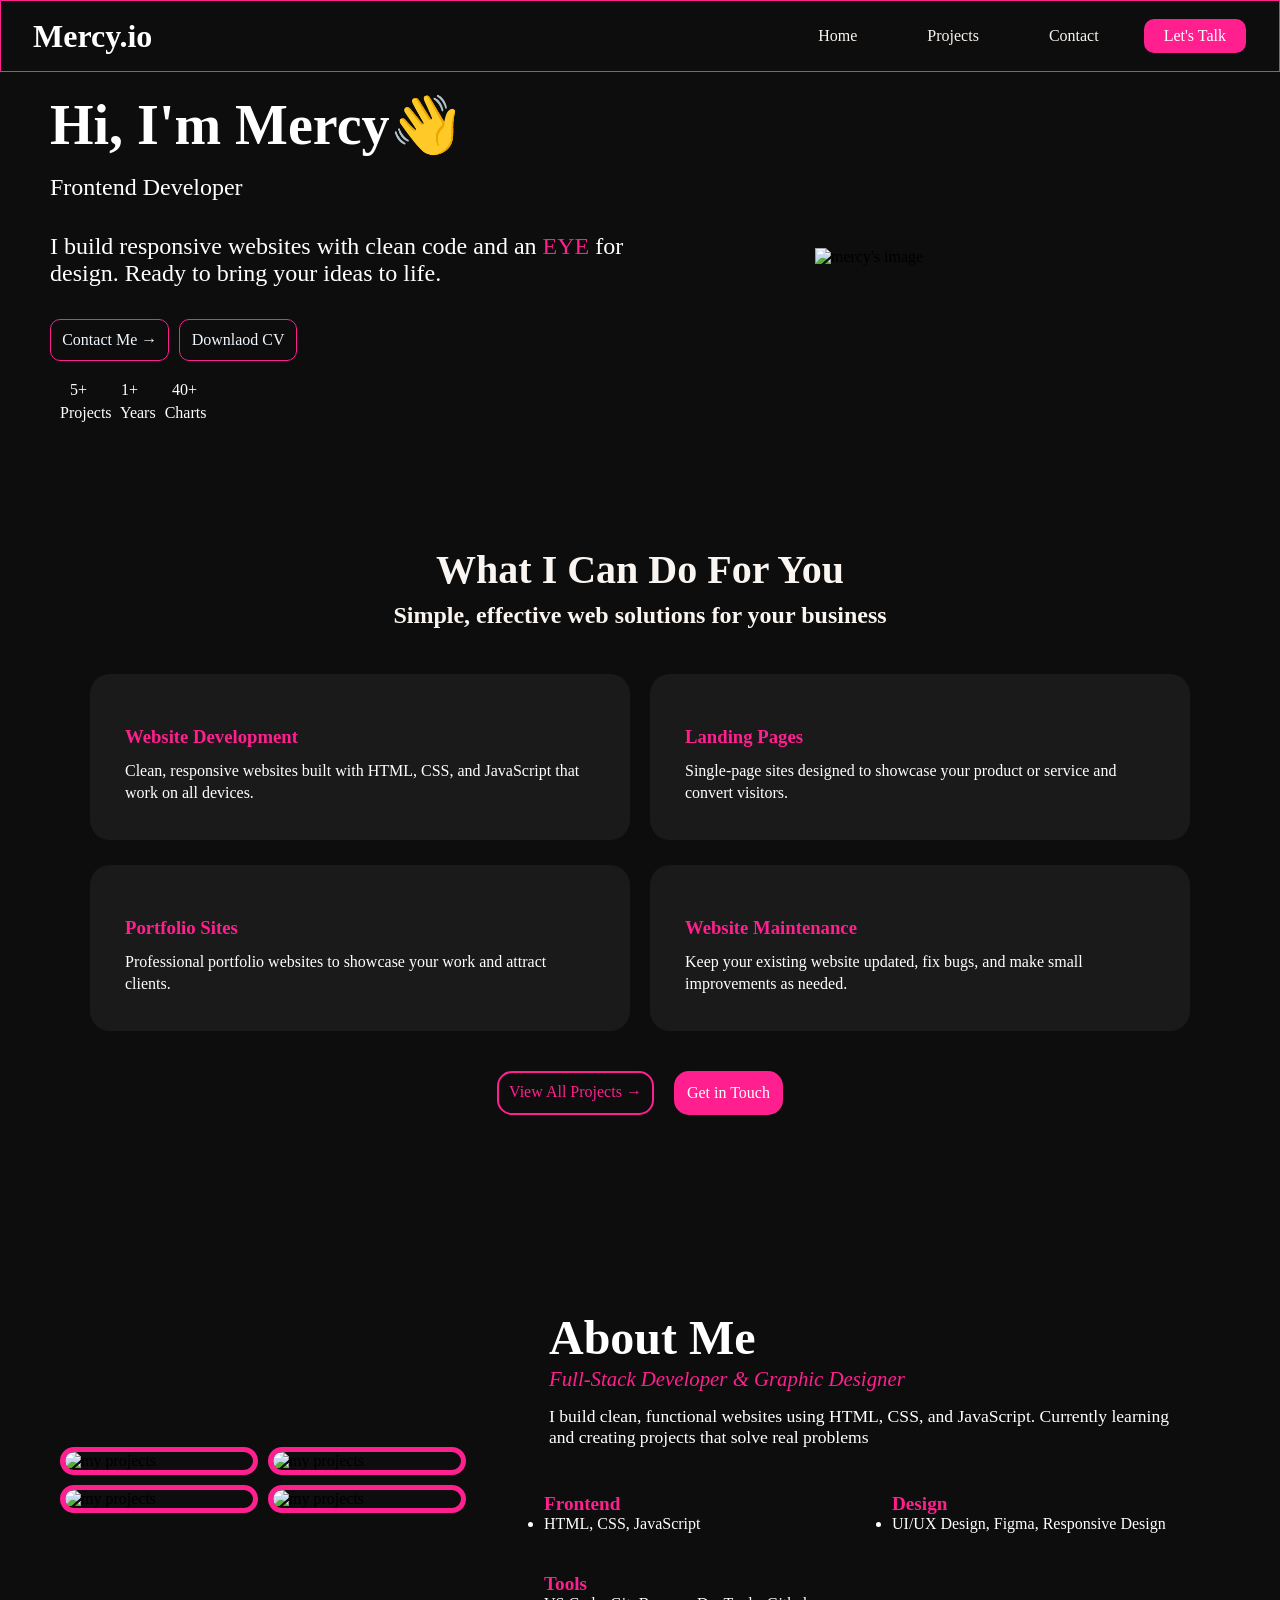
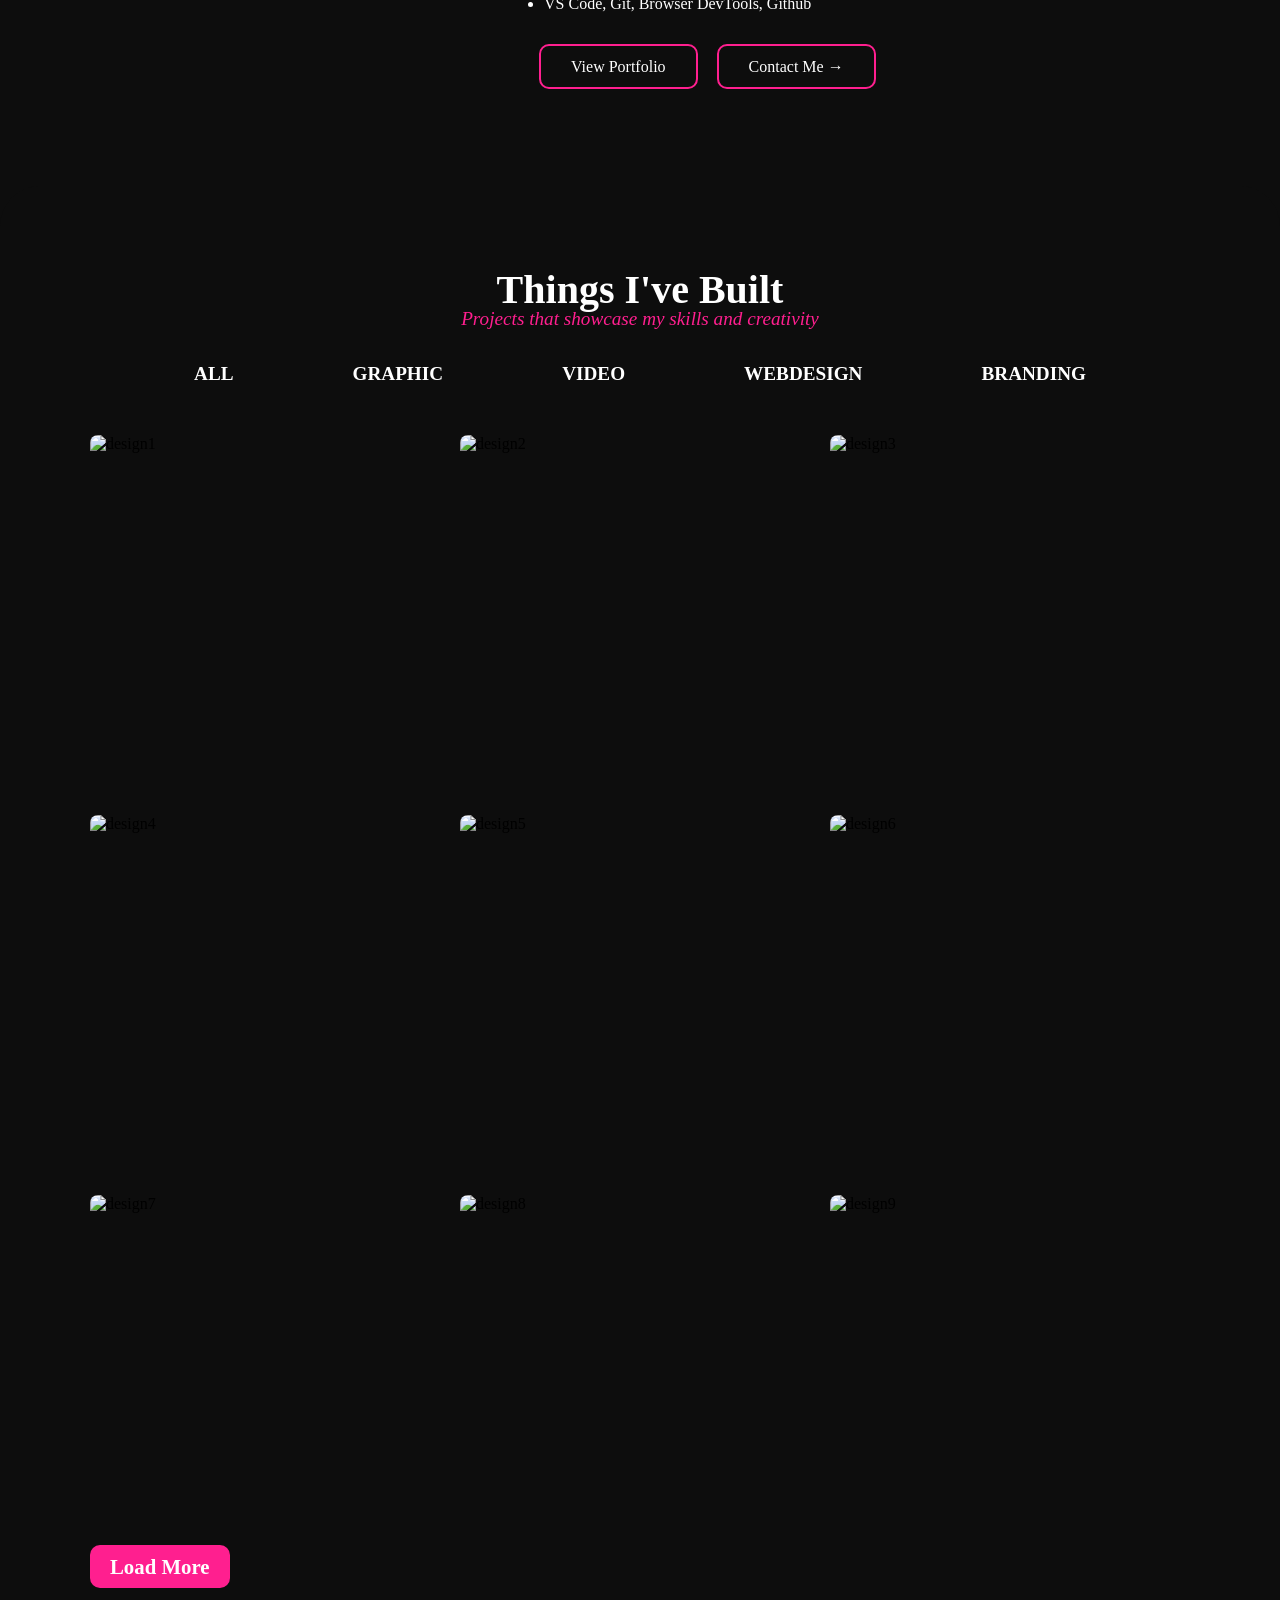
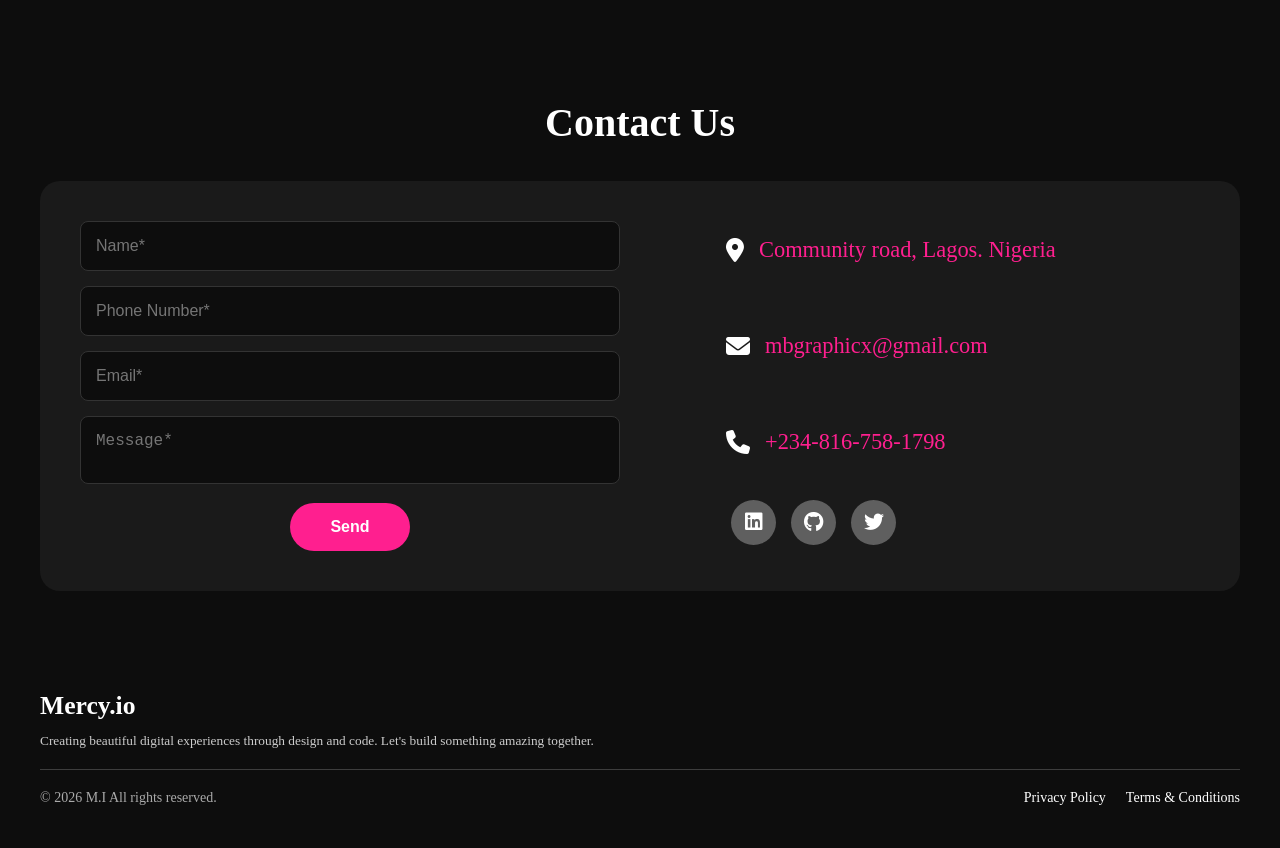
==== index.html @ 62f2a2b0 "name change" ====
<!DOCTYPE html>
<html lang="en">
<head>
    <meta charset="UTF-8">
    <meta name="viewport" content="width=device-width, initial-scale=1.0">
    <meta name="author" content="mercy">
    <meta name="description" content="This is my portfolio">
    <title>port</title>
    <link rel="stylesheet" href="https://cdnjs.cloudflare.com/ajax/libs/font-awesome/6.5.1/css/all.min.css">
    <link rel="stylesheet" href="favicon.ico">
    <link rel="stylesheet" href="portfolio.css">
</head>
<body>
<header class="navbar">
    <h1 class="logo">Mercy.io</h1>
        <nav class="nav-link">  
            <a href="#" class="talks">Home</a>
            <a href="#" class="talks">Projects</a>
            <a href="#" class="talks">Contact</a>
            <a href="#" class="talk">Let's Talk</a>
           </nav>  
</header>

<main>
    <section class="hero">
<div class="intro-head">
        <h2>Hi, I'm Mercy👋</h2>
        <p class="front">Frontend Developer</p>
        <p class="down">I build responsive websites with clean code and an <span class="eye">EYE</span> for design. Ready to bring your ideas to life.</p>
    <div class="download-button">
            <a href="#" class="first-link">Contact Me &rarr;</a>
            <a href="file.pdf" download class="second-link">Downlaod CV</a>
    </div>
    <div class="projects">
            <p class="numb">5+ 1+ 40+</p>
            <p class="bump">Projects Years Charts</p>
    </div>
</div>

    <div class="hero-image">
    <img src="hottt.png" alt="mercy's image" width="190px">
 </div>
</section>

 
<section class="service-container">
    
<div class="service">
    <h2>What I Can Do For You</h2>
        <p>Simple, effective web solutions for your business</p>
</div>
<div class="service-wrapper">
    <div class="card"><h3>Website Development</h3>
           <p>Clean, responsive websites built with HTML, CSS, and JavaScript that work on all devices.</p>
    </div>
    <div class="card"><h3>Landing Pages</h3>
        <p>Single-page sites designed to showcase your product or service and convert visitors.</p>
    </div>
    <div class="card"><h3>Portfolio Sites</h3>
        <p>Professional portfolio websites to showcase your work and attract clients.</p>
    </div>
    <div  class="card"><h3>Website Maintenance</h3>
        <p>Keep your existing website updated, fix bugs, and make small improvements as needed.</p>
</div>
</div>
 
    <div class="get-in">
        <a href="#" class="link-a">View All Projects &rarr;</a>
         <a href="#" class="link-b">Get in Touch</a>
   </div>

</section>



<section class="image-container">
    <div class="image-section">
        <img src="cold.png" alt="my projects" class="image">
        <img src="warm.png" alt="my projects" class="image">
        <img src="mother.png" alt="my projects" class="image">
        <img src="fair.png" alt="my projects" class="image">
        <!-- <p class="exp">0+ Years<br> Experience</p> -->
    </div>
    

<div class="text-sect">
    <div class="about-me">
        <h2>About Me</h2>
        <p class="developer-p">Full-Stack Developer & Graphic Designer</p>
        <p class="developer-pp">I build clean, functional websites using HTML, CSS, and JavaScript. Currently learning and creating projects that solve real problems</p>
    </div>


    <div class="front-endd">
                <div class="frontt">
        <h4>Frontend</h4>
        <ul>
            <li>HTML, CSS, JavaScript</li>
        </ul></div>
 
                <div class="frontt">
            <h4>Design</h4>
            <ul>
                  <li>UI/UX Design, Figma, Responsive Design</li>
        </ul></div>

                <div class="frontt">
            <h4>Tools</h4>
            <ul>
                 <li>VS Code, Git, Browser DevTools, Github</li>
        </ul></div>
        
    </div>

        <div>
            <a href="file.pdf" download class="port">View Portfolio</a>
            <a href="#" class="port">Contact Me &rarr;</a>
        </div>
</div>
</section>



<section class="work-container">

<div class="work-wrapper">
          <div class="work-text">
              <h2>Things I've Built</h2>
              <p>Projects that showcase my skills and creativity</p>
          </div>
         <div class="work-link">
    <a href="#" class="work-li">ALL</a>
    <a href="#" class="work-li">GRAPHIC</a>
    <a href="#" class="work-li">VIDEO</a>
    <a href="#" class="work-li">WEBDESIGN</a>
    <a href="#" class="work-li">BRANDING</a>
         </div>
 

  <div class="work-images">
    <div class="work-image">
        <img src="mercy.jpg" alt="design1">
    </div>
    <div class="work-image">
        <img src="merc.jpg" alt="design2">
    </div>
    <div class="work-image">
        <img src="mercyyy.jpg" alt="design3">
    </div>
    <div class="work-image">
        <img src="mercyyyy.jpg" alt="design4">
    </div>
    <div class="work-image">
        <img src="mercyyyyy.jpg" alt="design5">
    </div>
    <div class="work-image">
        <img src="mercyyyyyy.jpg" alt="design6">
    </div>
    <div class="work-image">
        <img src="mercyyyyyyy.jpg" alt="design7">
    </div>
    <div class="work-image">
        <img src="mercyyyyyyyy.jpg" alt="design8">
    </div>
    <div class="work-image">
        <img src="mercyyyyyyyyy.jpg" alt="design9">
    </div>
  </div>

        <div>
    <a href="#" class="more-work">Load More</a>
        </div>
</div>
</section>


<section class="contact-container">

    <div class="contact-wrapper">
           <h2>Contact Us</h2>
      
        <div class="contact-content">
                
        
            <div class="contact-form">
                <form>
                    <input type="text" placeholder="Name*" required>
                    <input type="text" placeholder="Phone Number*" required>
                    <input type="email" placeholder="Email*" required>
                    <textarea placeholder="Message*"></textarea>
                    <button type="submit">Send</button>
                </form>
            </div>
            
            <div class="contact-info">
                
                <div class="info-item">
                    <i class="fas fa-map-marker-alt"></i>
                   <p>Community road, Lagos.  Nigeria</p>
                </div>
                
                <div class="info-item">
                       <i class="fas fa-envelope"></i>
                    <p>mbgraphicx@gmail.com</p>
                </div>

                <div class="info-item">
                      <i class="fas fa-phone"></i>
                    <p>+234-816-758-1798</p>
                </div>
                
                <div class="social-icons">
                    <a href="https://www.linkedin.com/in/bamidelemercy" target="_blank"><i class="fab fa-linkedin"></i></a>
                    <a href="https://github.com/MERCYyYy-debug" target="_blank"> <i class="fab fa-github"></i></a>
                    <a href="https://twitter.com/0x_merci" target="_blank"><i class="fab fa-twitter"></i></a>
                </div>
            </div>
            
            
        </div>
        
    </div>

    </section>

    </main>


    <footer class="footer-section">
    <div class="footer-wrapper">
        
        <div class="footer-top">
            <h3>Mercy.io</h3>
            <p><small>Creating beautiful digital experiences through design and code. Let's build something amazing together.</small></p>
            <hr>
        </div>  
        
        <div class="footer-bottom">
            <div class="copyright">
                &copy; 2026 M.I All rights reserved.
            </div>
             
            <div class="footer-links">
                <a href="#">Privacy Policy</a>
                <a href="#">Terms & Conditions</a>
            </div>
        </div>
        
    </div>
</footer>
    
</body>
</html>
---- portfolio.css ----
* {
    margin:0;
    padding: 0;
    box-sizing: border-box;
}
   

body {
    font-family: 'Times New Roman', Times, serif;
    font-size: 1rem;
    /* border: 2px solid black; */
    /* background-color: rgb(146, 130, 235); */  
    background-color: #0d0d0d;

}
.navbar{
   background-color: #0d0d0d;
    display: flex;
    justify-content: space-between;
    align-items: center;
    padding: 1rem 2rem;
    color: #ffffff;
    border: 1px solid #ff1f8f;

}

.nav-link{
  display:flex;
  /* background-color: #6c3483; */
  padding:2px 15px;
  border-radius: 10px;
  justify-content: center;
  align-items: center;
  gap: rem; 
  
}

.talks{
    text-decoration: none;
    color: #faf5f0;
    margin-left: 40px;
    padding:2px 15px;
}

.nav-link .talk{
    background-color: #ff1f8f;
    border-radius: 10px;
    padding: 8px 20px;
    margin-left: 30px;
    color: #fff;
    text-decoration: none;
    margin-right: -14px;
}

.nav-link .talk:hover{
 transform: scale(1.05);
transition: transform 0.3s ease;
background-color: #ec4899;
}

.hero{
  display: flex;
  align-items: center; 
  justify-content: space-between;
  padding: 20px;
  gap: 30px;         
}


.hero-image {
  flex: 1;               
  display: flex;
  justify-content: center;
  width: 100%;
  max-width: 1200px;        
  border-radius: 50px;  
}

.hero-image img {
    width: 300px;
}

.eye{
    color: #ff1f8f;
}

.intro-head{
    flex: 1;   
    margin-left: 30px;
    color: #ffffff;
}

.intro-head h2 {
    font-size: 3.5rem;
    margin-bottom: 1rem;
}

.download-button {
    display: flex;
    gap:10px;
 
}

.front{
    margin-bottom: 2rem;
    font-size: 1.5rem;
}

.down{
    margin-bottom: 2rem;
    font-size: 1.5rem;
}


.first-link {
    text-decoration: none;
    background-color: transparent;
    padding: 0.7rem;
    border-radius: 10px;
    border: 1px solid #ff1f8f;
    color: aliceblue;
}

.second-link {
    text-decoration: none;
    background-color: transparent;
    padding: 0.7rem;
    border-radius: 10px;
    border: 1px solid #ff1f8f;
    color: aliceblue;
}


.download-button :hover{
    color:  rgb(155, 16, 129);
    background-color:#1a1a1a ;
}



.projects {
    display: grid;
    align-content: center;
    gap:0.3rem; 
    color: #ffffff;
    margin-top: 20px;
    margin-left: 10px;
    grid-template-rows:repeat(2, 1fr);
    /* border: 2px solid red; */   
}

.numb{
    word-spacing: 30px;
    font-size: 1rem; 
    margin-left: 10px;
}


.bump{
 word-spacing: 5px;
 font-size: 1rem;  
}


.service-container {
    padding: 90px 90px ;
    align-items: center;
    /* border: 2px solid black; */
}

.service {
    text-align: center;
    font-size: 1.5rem;
    line-height:1.9;
    font-weight: bolder;
    margin-bottom: 30px;
    color: #faf5f0;
}

.service h2 {
    font-size: 2.5rem;
    margin-bottom: -15px;
    /* color: #faf5f0; */
}

.service-wrapper {
    display: grid;
    grid-template-columns: repeat(2, 1fr);
    margin-bottom: 40px;
    gap: 20px;
    align-content: start;
}

.service-wrapper :hover {
    transform: scale(1.05);
    transition: transform 0.3s ease;
}

.service-wrapper h3{
    font-size: 2.4 rem;
    color: #ff1f8f;
    margin-bottom: 10px;
}

.card {
   background-color: #1a1a1a;
    border-radius: 20px;
    padding: 35px 35px;
    padding-top: 50px;
    line-height: 1.4;
    color: #fff;
    margin-top: 5px;
    
}


.service-container .get-in {
        justify-content: center;
        display: flex;
        gap: 20px;
        margin: auto;
        
}


.link-a {
    display: inline-block;
    padding: 10px;
    border-radius: 15px;
    text-decoration: none;
    /* margin-right: 10px; */
    background-color: transparent;
     border: 2px solid #ff1f8f;
    color: #ff1f8f;
}

.link-b {
    display: inline-block;
    background-color: #ff1f8f;
    padding: 10px;
    color: #fff;
    border-radius: 15px;
    text-decoration: none;
    /* margin-right: 10px; */
    border: 3px solid  #ff1f8f;
}


/* next section */



.text-sect {
  width: 60%;
}

.image-container {
  display: flex;
  justify-content: space-between;
  align-items: center;
  gap: 40px;
padding: 80px 60px;
}


.image-section {
  width: 35%;
  display: grid;
  grid-template-columns: repeat(2, 1fr);
  gap: 10px;
}


.image-section img {
  width: 100%;
  border: 5px solid #ff1f8f;
  border-radius: 35px;
  object-fit: cover;
}


.image-section img:hover {
    transform: scale(1.05);
    transition: transform 0.3s ease;
}


.about-me{
    /* background-color: #d637db; */
    padding: 25px;
}

.about-me h2 {
    font-size: 3rem;
    margin-bottom: 2px;
    color: #ffffff;
}

.developer-p{
    margin-bottom: 15px;
    font-size: 1.3rem;
    font-style: italic;
    color: #ff1f8f;
}

.developer-pp{
    font-size: 1.1rem;
    color: #fff;
}

.frontt{
    /* background-color: rgb(237, 203, 160); */
    padding: 20px;
    /* border:px solid  #d637db; */
    font-size: 1 rem;

}

.frontt h4{
    color:#ff1f8f;
    font-size: 1.2rem;
}
.front-endd{
    display: grid;
    grid-template-columns: repeat(2, 1fr);
    /* border: 2px solid red; */
    /* margin-bottom: 32px; */
    margin-bottom: 25px;
    color: #fff;

}

.port{
    padding: 12px 30px;
    background-color: #ff1f8f;
    text-align: center;
    margin-left: 15px;
    color: #fff;
    border-radius: 10px;
     background-color: transparent;
     border: 2px solid #ff1f8f;
    text-decoration: none;
    font-size: 1rem;
}


.work-container {
    background-image: none;
    background-color: #0d0d0d;
    padding: 60px 40px;
    border-top-right-radius: 40px;
    border-top-left-radius: 40px;
    margin-top: 30px;
}

.work-wrapper {
    width: 100%;
    max-width: 1100px;
    align-items: center;
    margin: auto;
}

.work-text {
    text-align: center;
    color: #fff;
    margin-top: 20px;
}

.work-text h2 {
    font-size: 2.5rem;
    color: #ffffff;
}

.work-text p {
    font-size: 1.2rem;
    background-color: transparent;
    color: #ff1f8f;
    font-style: italic;
    padding: 3px;
    border-radius: 10px;
    margin: auto;
    margin-top: -8px;
}

.work-link {
    display: flex;
    flex-direction: row;
    justify-content: space-evenly;
    gap: 15px;
    margin-top: 30px;
}

.work-li {
    text-decoration: none;
    color: #fff;
    font-size: 1.2rem;
    font-weight: bold;
}

.work-li:hover {
    color: #ff1f8f;
}

.work-images {
    display: grid;
    grid-template-columns: repeat(3, 1fr);
    gap: 10px;
    width: 100%;
    max-width: 1100px;
    margin: auto;
    margin-top: 40px;
}

.work-image {
    width: 100%;
    overflow: hidden;
    aspect-ratio: 1 / 1;
    margin-top: 10px;
    border-radius: 8px;
}

.work-images img {
    width: 100%;
    object-fit: cover;
    height: 100%;
}

.work-image:hover {
    transform: scale(1.05);
    transition: transform 0.3s ease;
}

.more-work {
    background-color: #ff1f8f;
    /* width: fit-content; */
    margin: 30px auto;
    padding: 10px 20px;
    border-radius: 10px;
    text-decoration: none;
    color: #fff;
    font-size: 1.3rem;
    font-weight: bold;
}

.more-work:hover {
    border: 2px solid #ff1f8f;
    color: #ffffff;
 transform: scale(1.05);
transition: transform 0.3s ease;
background-color: #ec4899;
}




.contact-container {
    padding: 60px 20px; ;
}

.contact-wrapper {
    max-width: 1200px;
    margin: 0 auto;
    /* border: 2px solid#6366f1; */
}

.contact-wrapper h2 {
    font-size: 2.5rem;
    margin-bottom: 35px;
    text-align: center;
    color: #fff;
}

.contact-content {
    display: grid;
    grid-template-columns: 1fr 1fr;
    gap: 40px;
    background: #1a1a1a;
    border-radius: 20px;
    padding: 40px;
}



   .contact-form input,
.contact-form textarea {
    width: 100%;
    padding: 15px;
    margin-bottom: 15px;
    border: 1px solid #333;
    border-radius: 8px;
    font-size: 1rem;
    resize: none;
    overflow: hidden;
    background-color: #0d0d0d;
    color: white;
}

.contact-info {
    background: transparent;
    padding: 30px;
    margin:-39px;
    border-radius: 20px;
    color: #ff1f8f;
      /* justify-items: center; */
     
}

.info-item {
    width: 100%;
    padding: 25px;
    margin-bottom: 15px;
    margin-left: 50px;
    /* border: 1px solid #ddd; */
    font-size: 1.4rem;
}



.contact-form button {
    background-color: #ff1f8f;
    color: white;
    padding: 15px 40px;
    border: none;
    border-radius: 25px;
    cursor: pointer;
    font-size: 1rem;
    font-weight: bold;
    display: block;
    margin: 0 auto;
}

.contact-form button:hover {
     border: 2px solid #ff1f8f;
    color: #ffffff;
    background-color: #ec4899;
}


.info-item {
    display: flex;          
    align-items: center;     
    gap: 15px;               
    margin-bottom: 20px;
}

.info-item i {
    font-size: 24px;
    color: white;
}


.social-icons {
    display: flex;
    gap: 15px;
        justify-content:start;
        margin-top: 20px;
        margin-bottom: 15px;
    margin-left: 80px;
}

.social-icons a {
    width:45px;
    height: 45px;
    background-color: rgba(255, 255, 255, 0.3);
    border-radius: 50%;
    display: flex;
    align-items: center;
    justify-content: center;
    color: white;
    font-size: 20px;
    text-decoration: none;
    padding: 5px;
   
}

.social-icons a:hover {
    background-color: rgba(255, 255, 255, 0.5);
    transform: scale(1.1);
}







.footer-section {
    background-color: transparent;
    color: white;
    padding: 40px 20px;
}

.footer-wrapper {
    max-width: 1200px;
    margin: 0 auto;
}

.footer-top {
    text-align: start;
    margin-bottom: 20px;
}

.footer-top h3 {
    font-size: 1.6rem;
    margin-bottom: 10px;
    color: #ffffff;
}

.footer-top p {
    color: #ccc;
    margin-bottom: 20px;
}

.footer-top hr {
    border: none;
    border-top: 1px solid rgba(255, 255, 255, 0.2);
    margin: 20px auto;
    max-width: 1200px;
}

.footer-bottom {
    display: flex;
    justify-content: space-between;
    align-items: center;
    flex-wrap: wrap;
    gap: 20px;
}

.copyright {
    font-size: 14px;
    color: #aaa;
}

.footer-links {
    display: flex;
    gap: 20px;
}

.footer-links a {
    color: white;
    text-decoration: none;
    font-size: 14px;
}

.footer-links a:hover {
    color: #ec4899;
}



/* for phone screen sizes */

@media (max-width: 768px) {

  .navbar {
    flex-direction: column;
    gap: 15px;
    padding: 1rem;
  }

  .nav-link {
    flex-wrap: wrap;
    justify-content: center;
    gap: 10px;
  }

  .talks {
    margin-left: 0;
  }

  .nav-link .talk {
    margin-left: 0;
  }

  
  .hero {
    flex-direction: column;
    text-align: center;
    padding: 30px 20px;
  }

  .intro-head {
    margin-left: 0;
  }

  .intro-head h2 {
    font-size: 2rem;
  }

  .download-button {
    justify-content: center;
  }

  .hero-image img {
    width: 200px;
  }

  
  .service-container {
    padding: 40px 20px;
  }

  .service-wrapper {
    grid-template-columns: 1fr;
  }


  .image-container {
    flex-direction: column;
    padding: 40px 20px;
  }

  .image-section {
    width: 100%;
  }

  .text-sect {
    width: 100%;
  }

  .front-endd {
    grid-template-columns: 1fr;
  }


  .work-images {
    grid-template-columns: repeat(2, 1fr);
  }

  
  .contact-content {
    grid-template-columns: 1fr;
  }

  .contact-info {
    margin: 0;
  }

  .info-item {
    margin-left: 0;
  }

  .social-icons {
    margin-left: 0;
    justify-content: center;
  }

  
  .footer-bottom {
    flex-direction: column;
    text-align: center;
  }
}

/* for tablet */


@media (min-width: 769px) and (max-width: 1024px) {

  
  .navbar {
    padding: 1rem 1.5rem;
  }


  .hero {
    padding: 30px 40px;
  }

  .intro-head h2 {
    font-size: 2.5rem;
  }

  .hero-image img {
    width: 250px;
  }

  
  .service-container {
    padding: 60px 40px;
  }

  
  .image-container {
    padding: 60px 40px;
  }

  .image-section {
    width: 45%;
  }

  .text-sect {
    width: 55%;
  }

  
  .work-images {
    grid-template-columns: repeat(2, 1fr);
  }

  
  .contact-content {
    grid-template-columns: 1fr;
  }

  .contact-info {
    margin: 0;
  }

  .info-item {
    margin-left: 0;
  }

  .social-icons {
    margin-left: 0;
  }

}
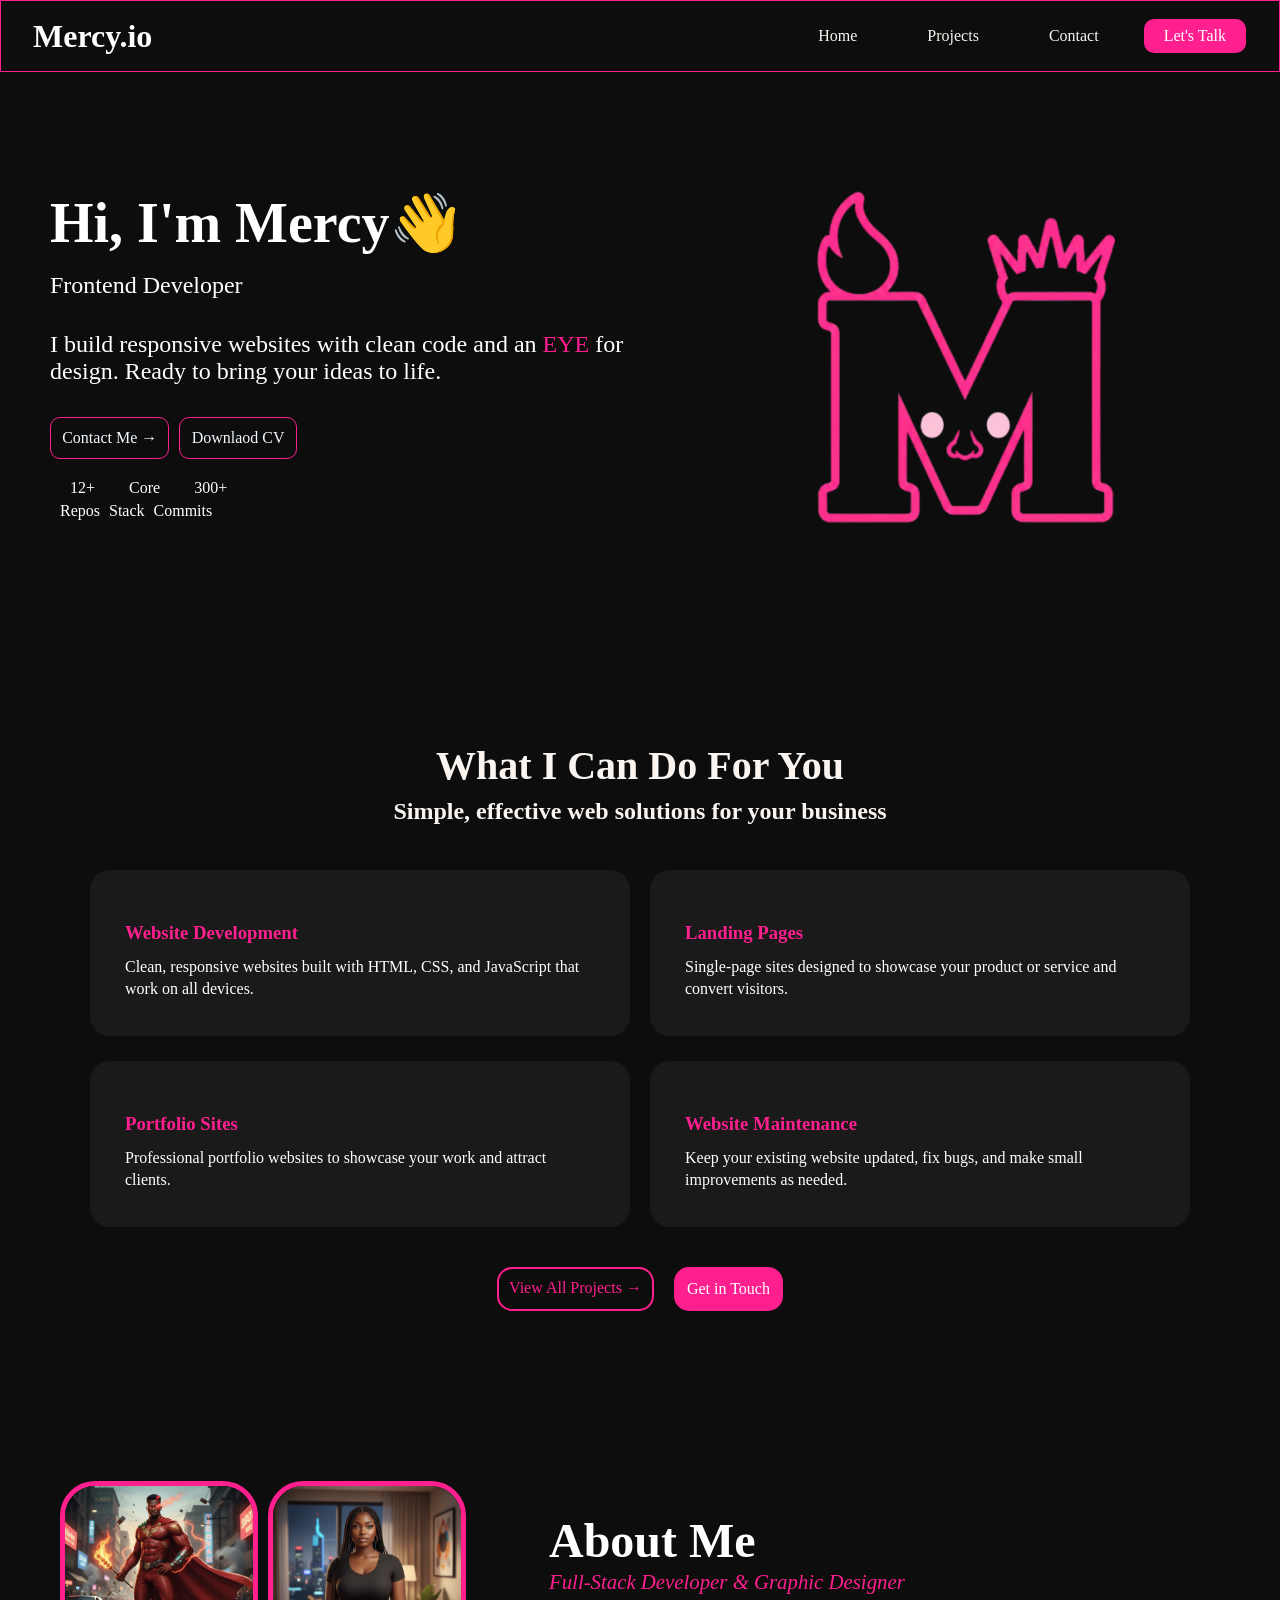
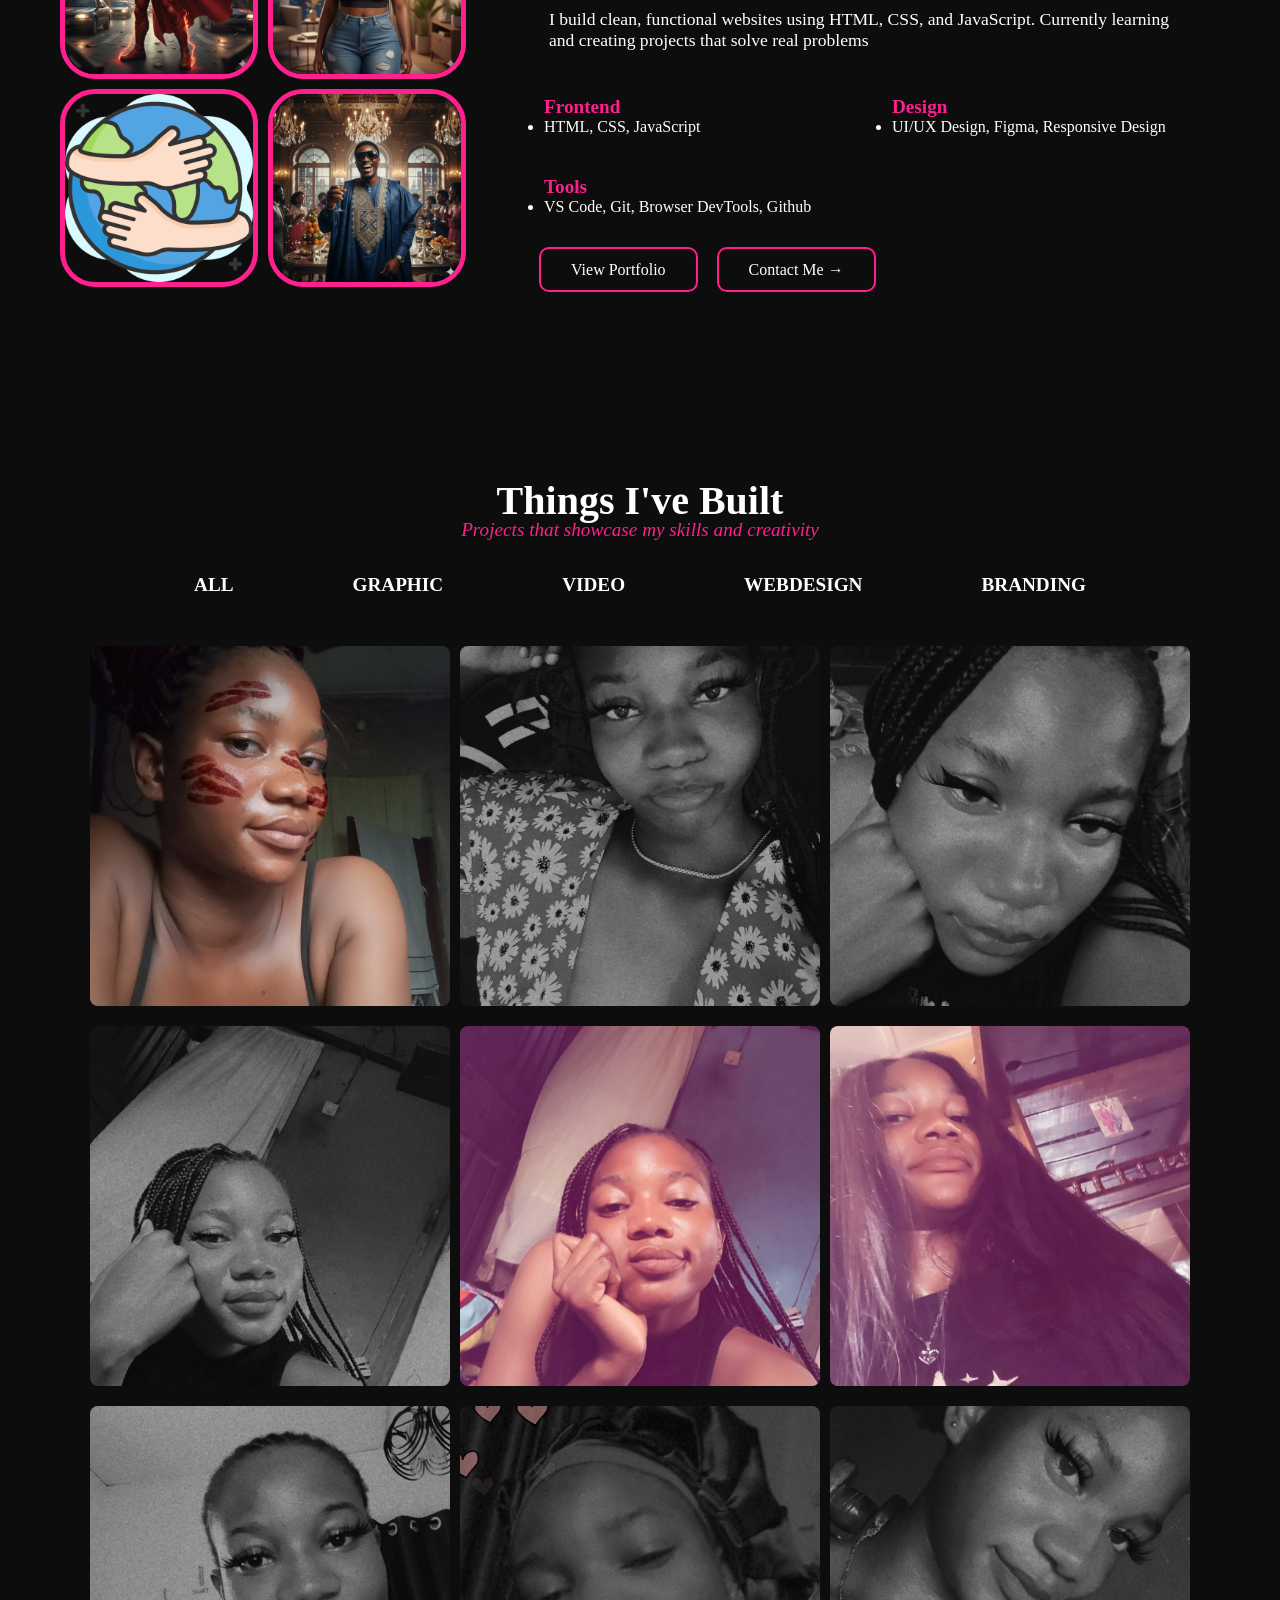
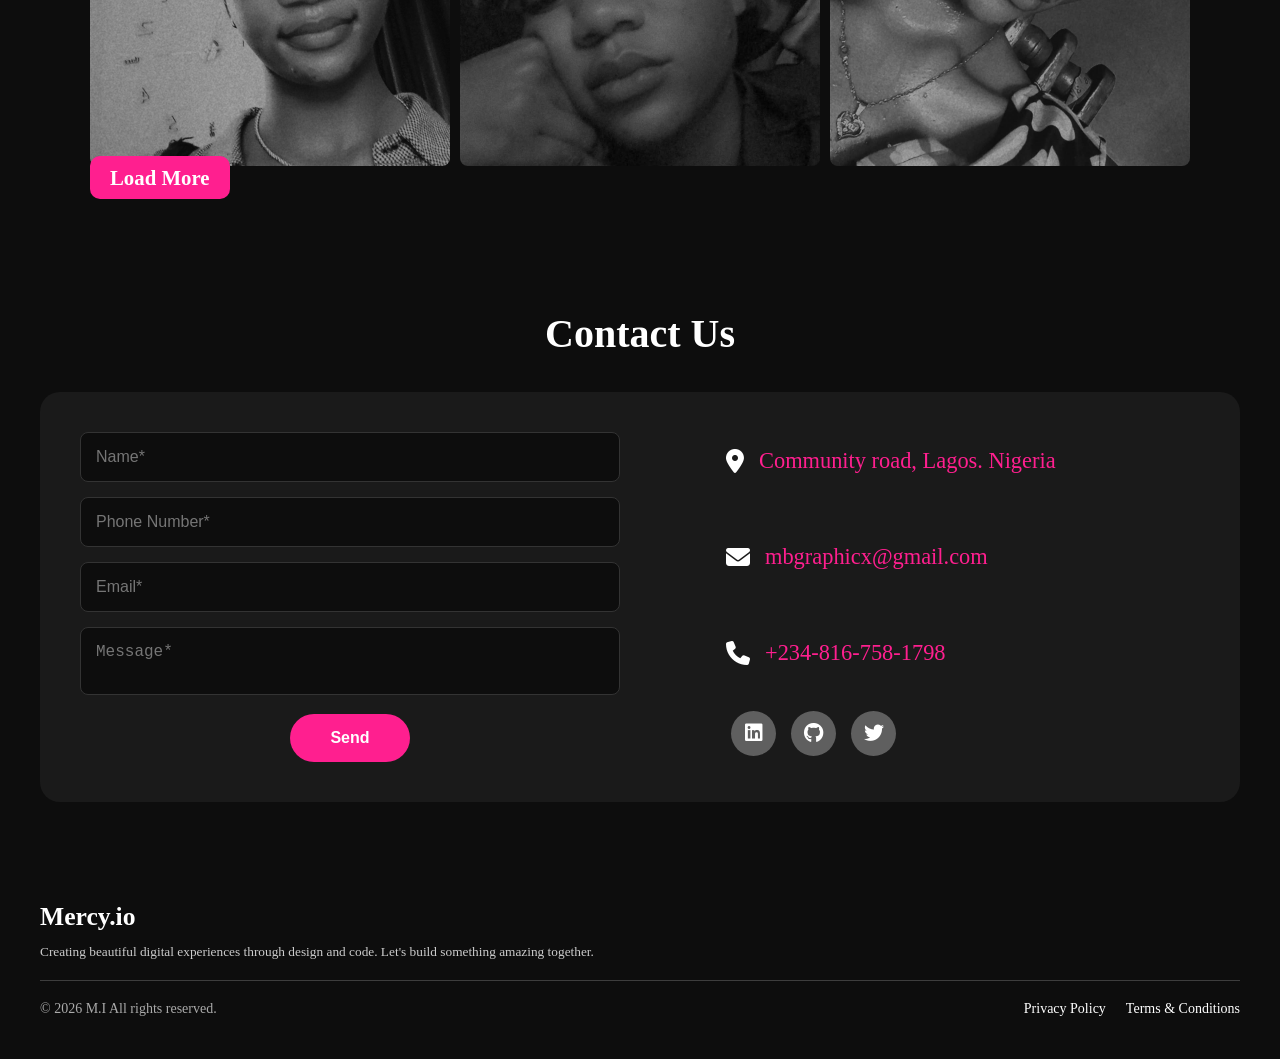
==== commit 7c9fef51: "chart changes" ====
--- a/index.html
+++ b/index.html
@@ -32,8 +32,8 @@
             <a href="file.pdf" download class="second-link">Downlaod CV</a>
     </div>
     <div class="projects">
-            <p class="numb">5+ 1+ 40+</p>
-            <p class="bump">Projects Years Charts</p>
+            <p class="numb">12+ Core 300+</p>
+            <p class="bump">Repos Stack Commits</p>
     </div>
 </div>
 
